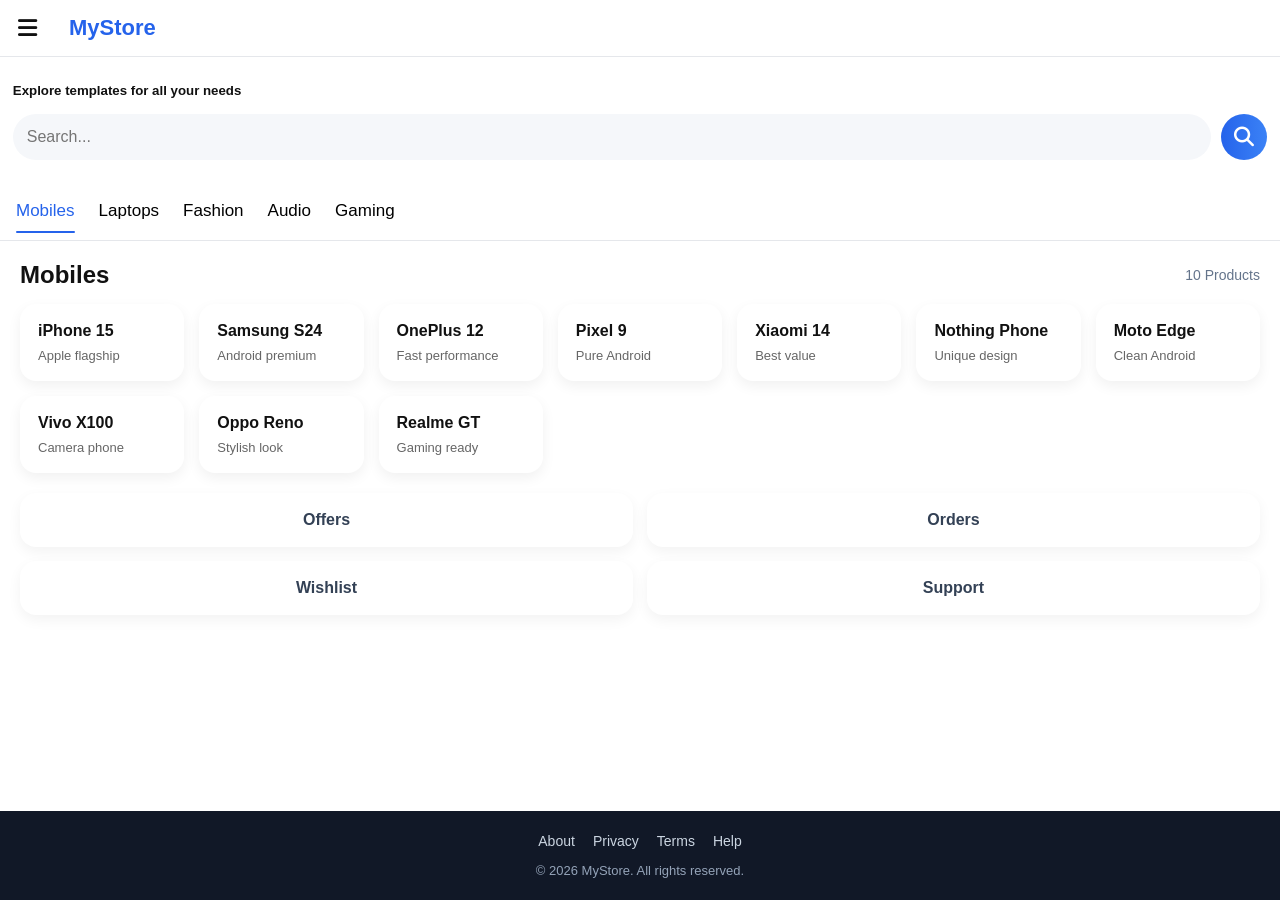
==== index.html @ 83b62d42 "Update index.html" ====
<!-- index.html -->
<!DOCTYPE html>
<html lang="en">
<head>
<meta charset="UTF-8">
<meta name="viewport" content="width=device-width, initial-scale=1.0">
<title>Modern Store Landing Page</title>

<link rel="stylesheet" href="https://cdnjs.cloudflare.com/ajax/libs/font-awesome/6.5.0/css/all.min.css">
<link rel="stylesheet" href="style.css">
</head>

<body>

<header>
<div class="left">
<i class="fas fa-bars icon"></i>
<div class="logo">MyStore</div>
</div>

<!-- <i class="fas fa-search icon"></i> -->
</header>

<!--<div class="notice-bar">
<div class="notice-track">
⚡ Flat 50% OFF  • Free Shipping •  Buy 1 Get 1 Free •
</div>
</div>-->

<section class="hero">
<h5>Explore templates for all your needs</h5>
<!--p>Templates for all your needs!</p-->

<div class="search-box">
<div class="search-wrap">
<input type="text" placeholder="Search..." id="searchInput">
<button class="close-search" id="clearBtn">
<i class="fas fa-search" style="font-size: 1.5em;"></i>
</button>
</div>
</div>
</section>

<section class="categories">
<div class="scroll">
<div class="cat active" data-category="mobiles">Mobiles</div>
<div class="cat" data-category="laptops">Laptops</div>
<div class="cat" data-category="fashion">Fashion</div>
<div class="cat" data-category="audio">Audio</div>
<div class="cat" data-category="gaming">Gaming</div>
</div>
</section>

<section class="content" id="contentSection">
<div class="section-head">
<h2 class="section-title" id="sectionTitle">Mobiles</h2>
<div class="count" id="countText">10 Products</div>
</div>

<div class="grid" id="products"></div>
</section>

<section class="quick-links">
<div class="links-wrap">
<a href="#">Offers</a>
<a href="#">Orders</a>
<a href="#">Wishlist</a>
<a href="#">Support</a>
</div>
</section>

<footer>
<div class="footer-links">
<a href="#">About</a>
<a href="#">Privacy</a>
<a href="#">Terms</a>
<a href="#">Help</a>
</div>

<div class="copy">© 2026 MyStore. All rights reserved.</div>
</footer>

<script src="script.js"></script>
</body>
</html>
---- style.css ----
/* style.css */
*{
margin:0;
padding:0;
box-sizing:border-box;
font-family:Arial,sans-serif;
}

html{
scroll-behavior:smooth;
}

body{
background: #fff;
color:#111;
min-height:100vh;
display:flex;
flex-direction:column;
}

/* HEADER */
header{
position:sticky;
top:0;
z-index:1000;
background:#fff;
padding:15px 18px;
display:flex;
justify-content:space-between;
align-items:center;
border-bottom:1px solid #e5e7eb;
/*box-shadow:0 3px 10px rgba(0,0,0,.06);*/
}

.left{
display:flex;
align-items:center;
gap:2em;
}

.logo{
font-size:22px;
font-weight:700;
color:#2563eb;
}

.icon{
font-size:22px;
cursor:pointer;
}

/* OFFER BAR */
/*.notice-bar{
position:sticky;
top:56px;
z-index:999;
background:linear-gradient(90deg,#2563eb,#3b82f6);
color:#fff;
padding:10px 14px;
font-size:14px;
font-weight:600;
white-space:nowrap;
overflow:hidden;
}*/

/*.notice-track{
display:inline-block;
font-weight: bold;
}*/

/*@keyframes slide{
0%{transform:translateX(0);}
100%{transform:translateX(-100%);}
}*/

/* HERO */
.hero{
padding:1.6em 0.8em 0.6em;
/*border-bottom: 1px solid#e5e7eb;*/
/* background: linear-gradient(90deg,#2563eb,#3b82f6); */
}

.hero h1{
font-size:28px;
margin-bottom: 16px;
color: #000;
font-weight: bold;
}

.hero p{
font-size:16px;
color:#000;
margin-bottom:16px;
}

/* SEARCH */
.search-box{
background:#f5f7fa;
}

.search-wrap{
display:flex;
padding: 1em 0;
gap:10px;
background: #fff;
}

.search-wrap input{
flex:1;
padding:14px;
border:none;
outline:none;
border-radius:2em;
background:#f5f7fa;
font-size:16px;
/* box-shadow:0 4px 12px rgba(0,0,0,.06); */
}

.close-search{
width:46px;
height:46px;
border:none;
border-radius:2em;
background:linear-gradient(90deg,#2563eb,#3b82f6);
color: #fff;
cursor:pointer;
/* box-shadow:0 4px 12px rgba(0,0,0,.06); */
}

/* CATEGORY BAR */
.categories{
position:sticky;
top:55px;
z-index:998;
background:#fff;
padding: 1em 1em 0.4em;
border-bottom:1px solid #e5e7eb;
}

.scroll{
display:flex;
gap:24px;
overflow-x:auto;
scrollbar-width:none;
}

.scroll::-webkit-scrollbar{
display:none;
}

.cat{
min-width:max-content;
padding-bottom:12px;
font-size:17px;
/* font-weight:600; */
color:#000;
cursor:pointer;
position:relative;
white-space:nowrap;
}

.cat::after{
content:"";
position:absolute;
left:0;
bottom:0;
width:0;
height:2px;
background:#2563eb;
border-radius:30px;
transition:.35s;
}

.cat.active{
color:#2563eb;
}

.cat.active::after{
width:100%;
}

/* CONTENT */
.content{
padding:20px;
}

.section-head{
display:flex;
justify-content:space-between;
align-items:center;
margin-bottom:15px;
gap:10px;
flex-wrap:wrap;
}

.section-title{
font-size:24px;
font-weight:700;
}

.count{
font-size:14px;
color:#64748b;
}

.grid{
display:grid;
grid-template-columns:repeat(auto-fit,minmax(160px,1fr));
gap:15px;
}

.card{
background:#fff;
padding:18px;
border-radius:16px;
box-shadow:0 5px 14px rgba(0,0,0,.06);
transition:.25s;
}

.card:hover{
transform:translateY(-4px);
}

.card h3{
font-size:16px;
margin-bottom:8px;
}

.card p{
font-size:13px;
color:#666;
}

/* QUICK LINKS */
.quick-links{
padding:0 20px 25px;
}

.links-wrap{
display:grid;
grid-template-columns:1fr 1fr;
gap:14px;
}

.links-wrap a{
text-decoration:none;
background:#fff;
padding:18px;
border-radius:16px;
text-align:center;
font-weight:600;
color:#334155;
box-shadow:0 5px 14px rgba(0,0,0,.05);
}

/* FOOTER */
footer{
margin-top:auto;
background:#111827;
color:#fff;
padding:22px 18px;
}

.footer-links{
display:flex;
justify-content:center;
flex-wrap:wrap;
gap:18px;
margin-bottom:14px;
}

.footer-links a{
color:#cbd5e1;
text-decoration:none;
font-size:14px;
}

.copy{
text-align:center;
font-size:13px;
color:#94a3b8;
}
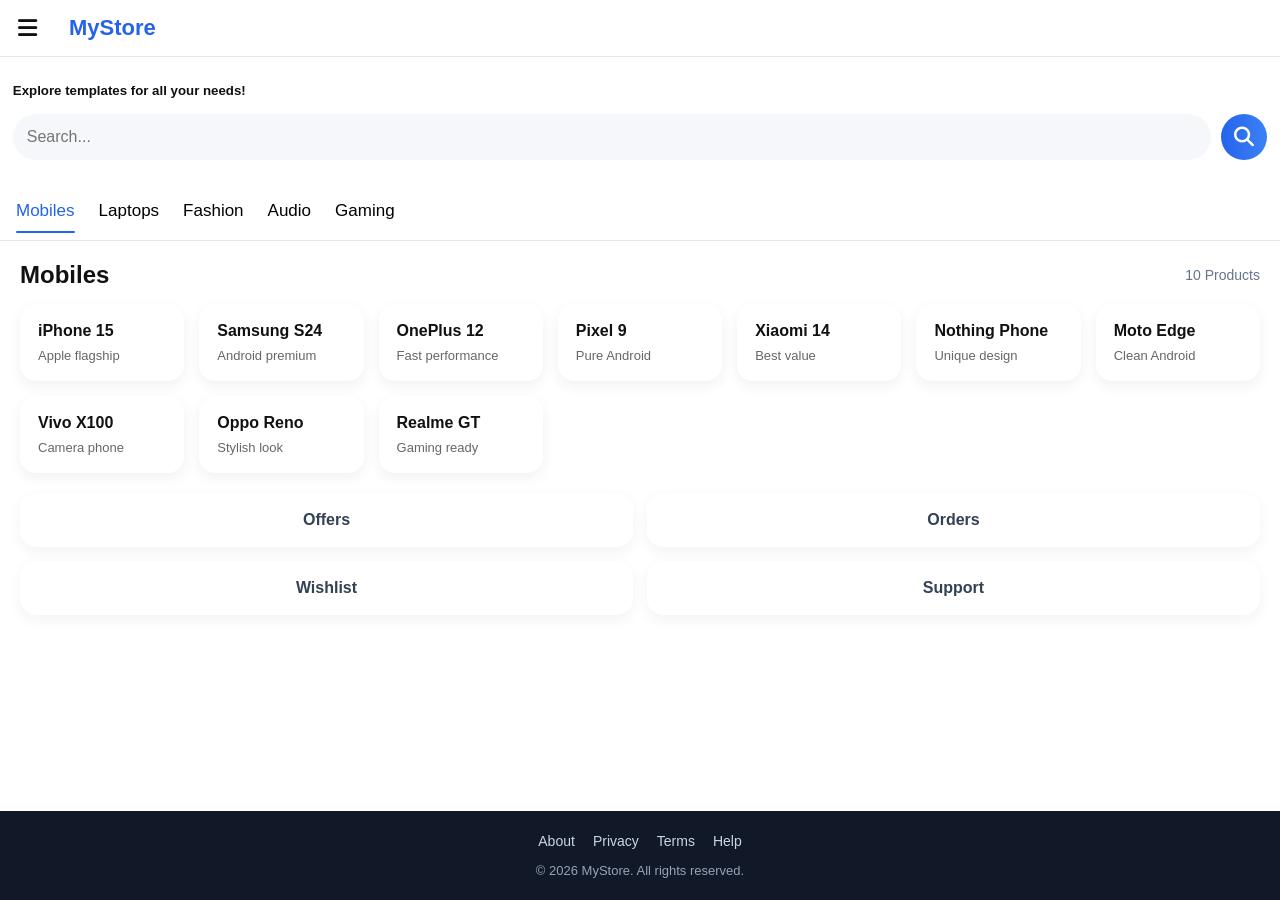
==== commit df8f3d67: "Update index.html" ====
--- a/index.html
+++ b/index.html
@@ -28,7 +28,7 @@
 </div>-->
 
 <section class="hero">
-<h5>Explore templates for all your needs</h5>
+<h5>Explore templates for all your needs!</h5>
 <!--p>Templates for all your needs!</p-->
 
 <div class="search-box">
--- a/style.css
+++ b/style.css
@@ -88,7 +88,7 @@
 }
 
 .hero p{
-font-size:16px;
+font-size:22px;
 color:#000;
 margin-bottom:16px;
 }
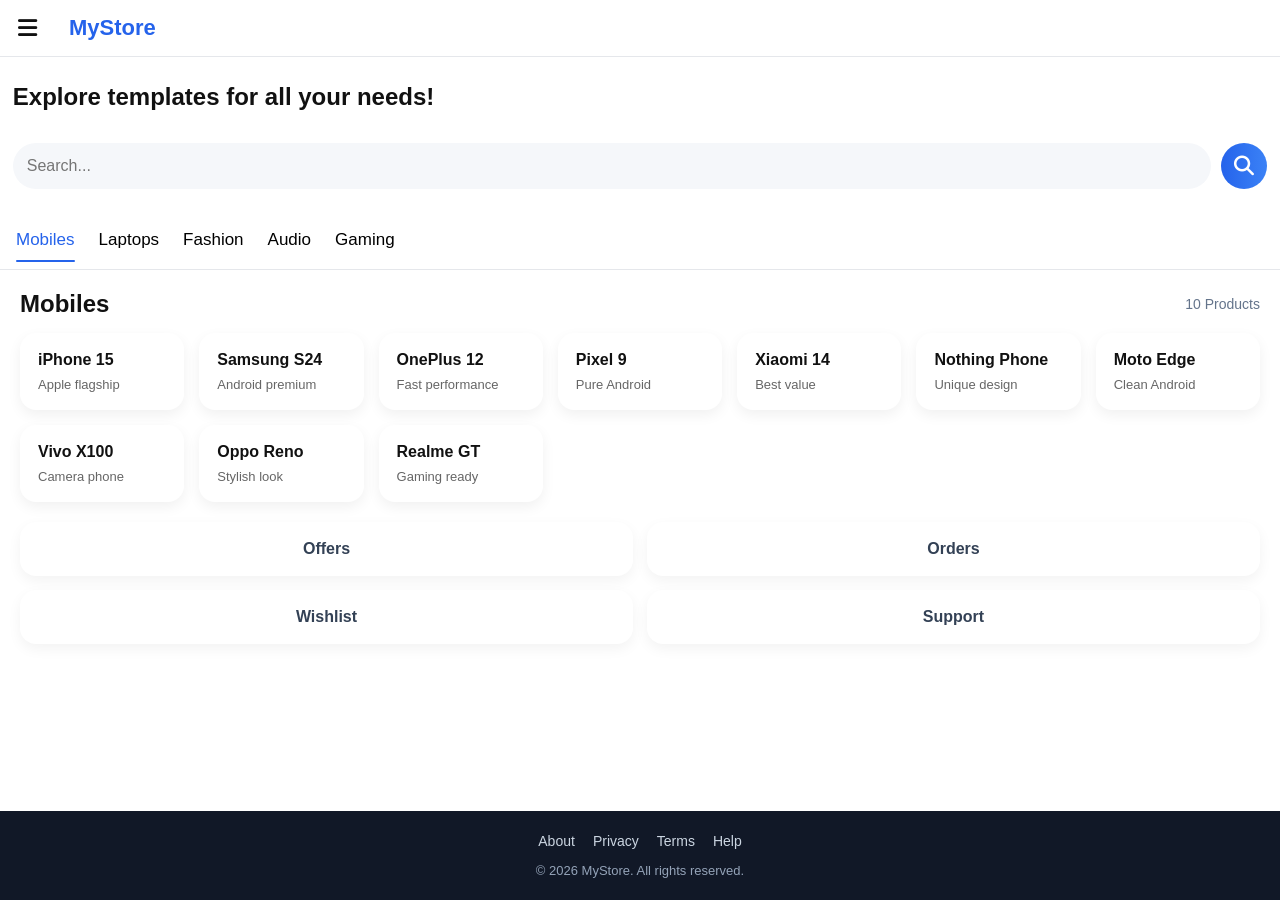
==== commit 34179bb8: "Update index.html" ====
--- a/index.html
+++ b/index.html
@@ -28,8 +28,8 @@
 </div>-->
 
 <section class="hero">
-<h5>Explore templates for all your needs!</h5>
-<!--p>Templates for all your needs!</p-->
+<h2>Explore templates for all your needs!</h2>
+<p></p>
 
 <div class="search-box">
 <div class="search-wrap">
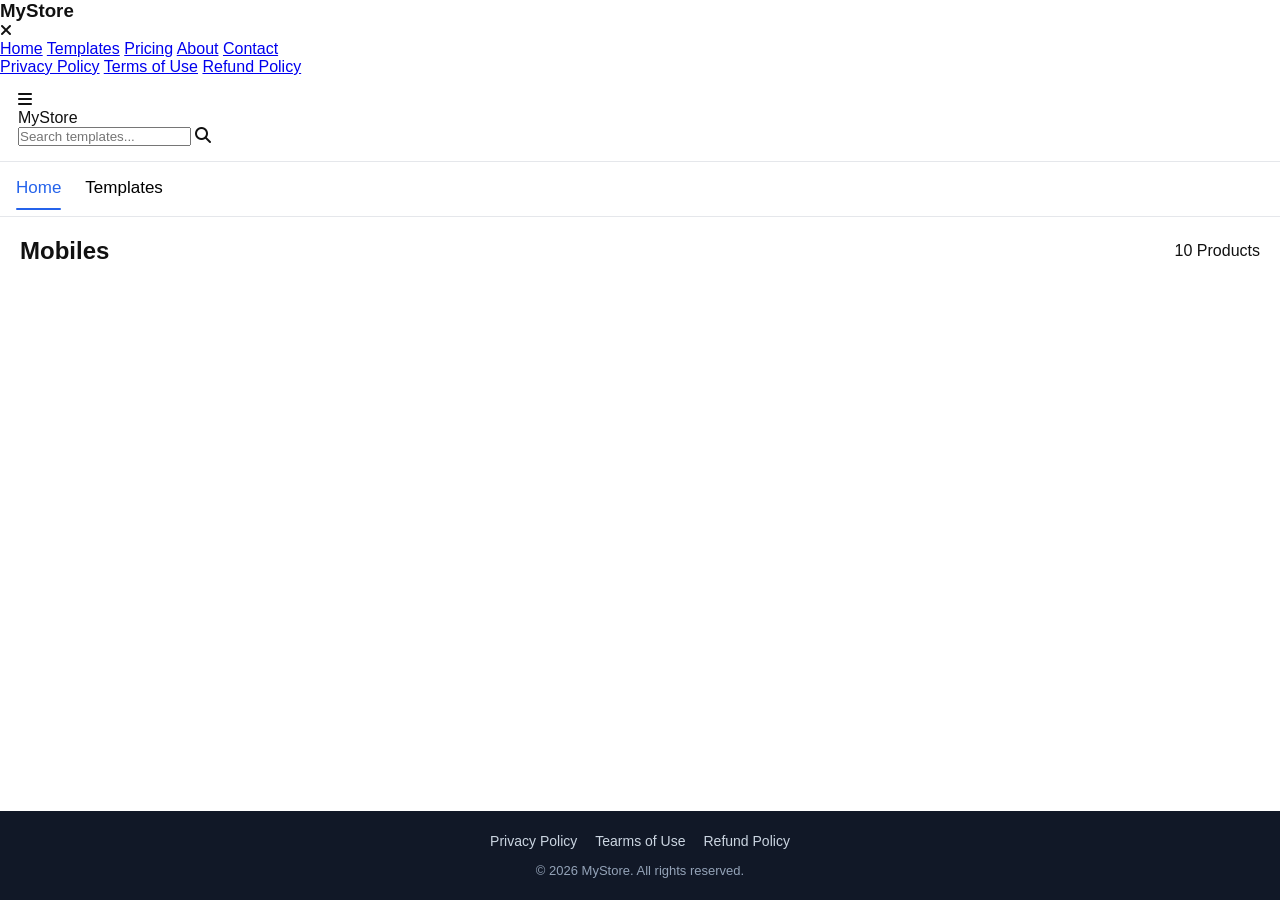
==== commit ac2222e8: "Update index.html" ====
--- a/index.html
+++ b/index.html
@@ -1,4 +1,3 @@
-<!-- index.html -->
 <!DOCTYPE html>
 <html lang="en">
 <head>
@@ -12,74 +11,81 @@
 
 <body>
 
-<header>
-<div class="left">
-<i class="fas fa-bars icon"></i>
-<div class="logo">MyStore</div>
+<!-- SIDE MENU -->
+<div class="menu" id="menu">
+  <div class="menu-header">
+    <h3>MyStore</h3>
+    <i class="fas fa-times" id="closeMenu"></i>
+  </div>
+
+  <a href="#">Home</a>
+  <a href="#">Templates</a>
+  <a href="#">Pricing</a>
+  <a href="#">About</a>
+  <a href="#">Contact</a>
+
+  <div class="menu-bottom">
+  <a href="privacy.html">Privacy Policy</a>
+  <a href="terms.html">Terms of Use</a>
+  <a href="refund.html">Refund Policy</a>
+</div>
 </div>
 
-<!-- <i class="fas fa-search icon"></i> -->
+<!-- OVERLAY -->
+<div class="overlay" id="overlay"></div>
+
+<div class="top-bar">
+
+<header id="header">
+  <div class="search-bar" id="searchBar">
+
+    <!-- MENU -->
+    <i class="fas fa-bars" id="menuBtn"></i>
+
+    <!-- LOGO -->
+    <div class="logo-inside">MyStore</div>
+
+    <!-- INPUT -->
+    <input type="text" placeholder="Search templates..." id="searchInput">
+
+    <!-- SEARCH -->
+    <i class="fas fa-search" id="searchIcon"></i>
+
+  </div>
 </header>
 
-<!--<div class="notice-bar">
-<div class="notice-track">
-⚡ Flat 50% OFF  • Free Shipping •  Buy 1 Get 1 Free •
-</div>
-</div>-->
-
-<section class="hero">
-<h2>Explore templates for all your needs!</h2>
-<p></p>
-
-<div class="search-box">
-<div class="search-wrap">
-<input type="text" placeholder="Search..." id="searchInput">
-<button class="close-search" id="clearBtn">
-<i class="fas fa-search" style="font-size: 1.5em;"></i>
-</button>
-</div>
-</div>
+<section class="categories">
+  <div class="scroll">
+    <div class="cat active" data-category="mobiles">Home</div>
+    <div class="cat" data-category="laptops">Templates</div>
+  </div>
 </section>
 
-<section class="categories">
-<div class="scroll">
-<div class="cat active" data-category="mobiles">Mobiles</div>
-<div class="cat" data-category="laptops">Laptops</div>
-<div class="cat" data-category="fashion">Fashion</div>
-<div class="cat" data-category="audio">Audio</div>
-<div class="cat" data-category="gaming">Gaming</div>
 </div>
-</section>
 
-<section class="content" id="contentSection">
+<section class="content">
 <div class="section-head">
-<h2 class="section-title" id="sectionTitle">Mobiles</h2>
-<div class="count" id="countText">10 Products</div>
+<h2 id="sectionTitle">Mobiles</h2>
+<div id="countText">10 Products</div>
 </div>
 
 <div class="grid" id="products"></div>
 </section>
 
-<section class="quick-links">
-<div class="links-wrap">
-<a href="#">Offers</a>
-<a href="#">Orders</a>
-<a href="#">Wishlist</a>
-<a href="#">Support</a>
-</div>
-</section>
+<footer>
 
-<footer>
+<!-- LINKS SECTION -->
 <div class="footer-links">
-<a href="#">About</a>
-<a href="#">Privacy</a>
-<a href="#">Terms</a>
-<a href="#">Help</a>
+  <a href="privacy.html">Privacy Policy</a>
+  <a href="terms.html">Tearms of Use</a>
+  <a href="refund.html">Refund Policy</a>
+
 </div>
 
+<!-- COPYRIGHT -->
 <div class="copy">© 2026 MyStore. All rights reserved.</div>
+
 </footer>
-
 <script src="script.js"></script>
 </body>
 </html>
--- a/style.css
+++ b/style.css
@@ -80,7 +80,7 @@
 /* background: linear-gradient(90deg,#2563eb,#3b82f6); */
 }
 
-.hero h1{
+.hero h2{
 font-size:28px;
 margin-bottom: 16px;
 color: #000;
@@ -88,7 +88,7 @@
 }
 
 .hero p{
-font-size:22px;
+font-size:18px;
 color:#000;
 margin-bottom:16px;
 }
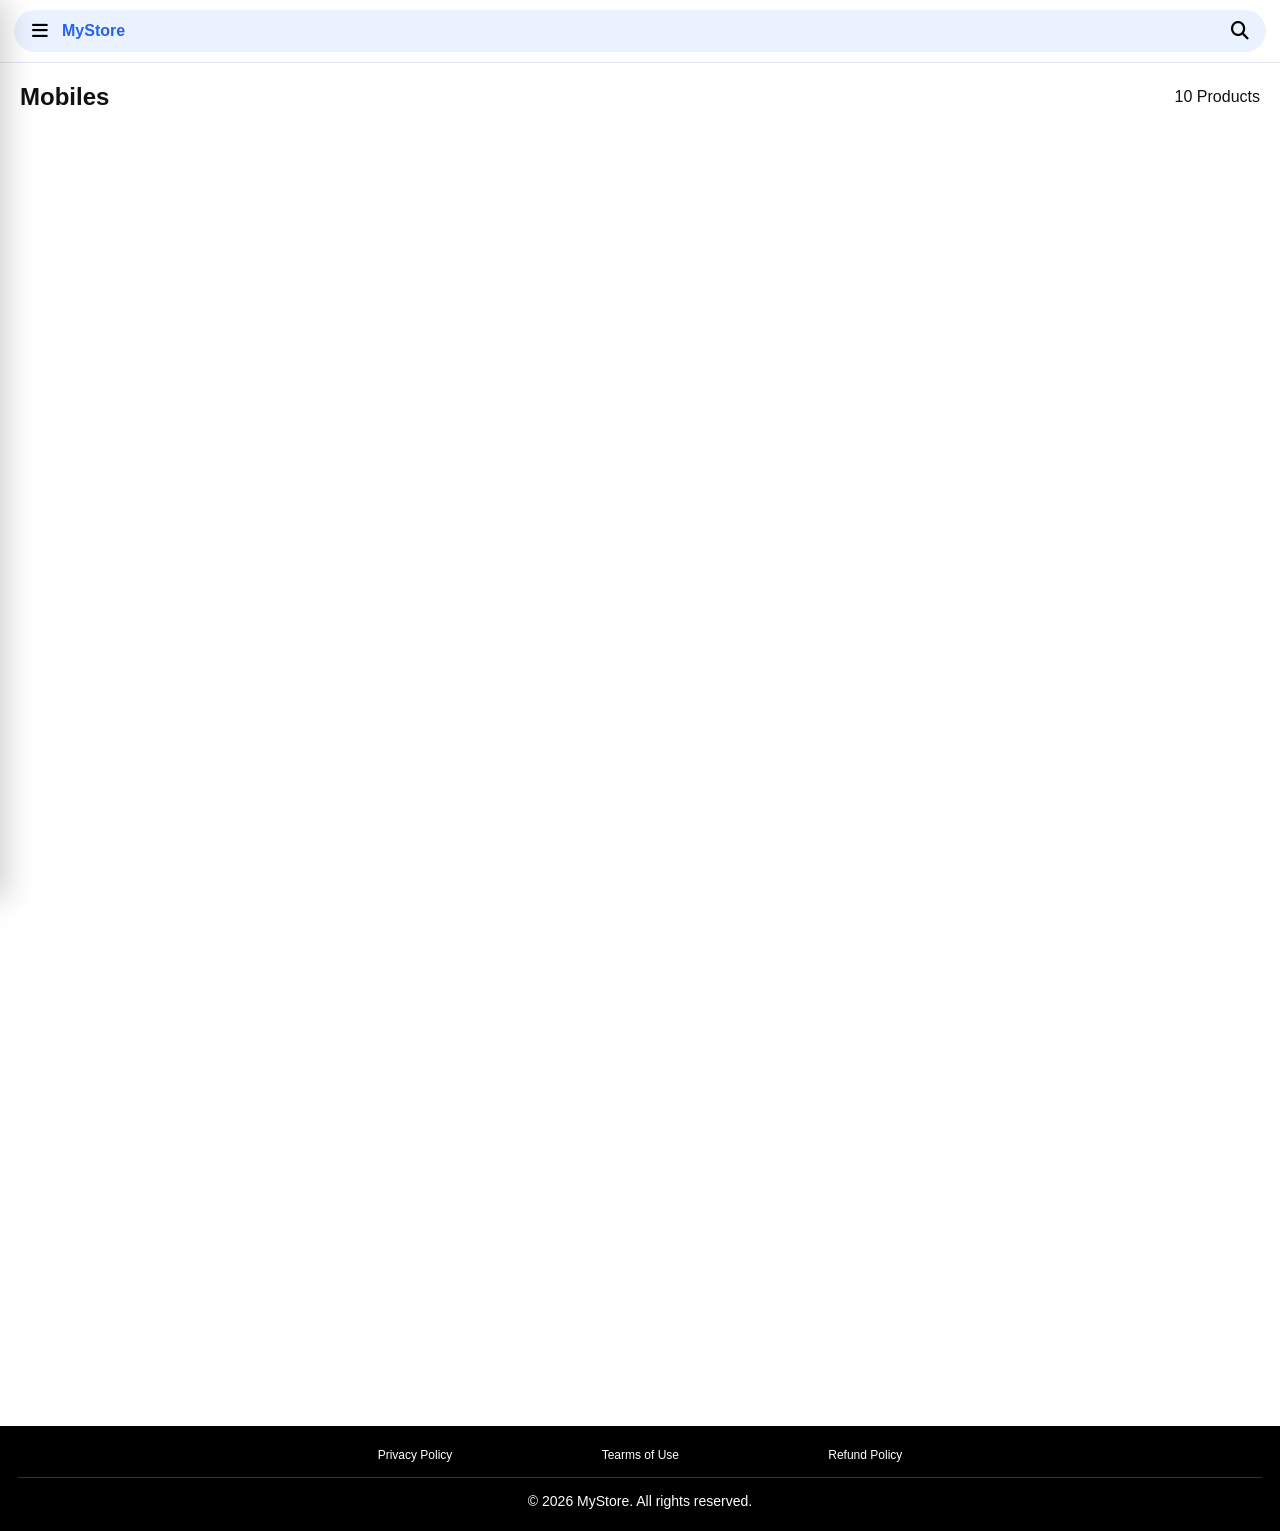
==== commit b45e9a1e: "Update index.html" ====
--- a/index.html
+++ b/index.html
@@ -54,12 +54,12 @@
   </div>
 </header>
 
-<section class="categories">
+<!--section class="categories">
   <div class="scroll">
     <div class="cat active" data-category="mobiles">Home</div>
     <div class="cat" data-category="laptops">Templates</div>
   </div>
-</section>
+</section-->
 
 </div>
 
--- a/style.css
+++ b/style.css
@@ -1,4 +1,3 @@
-/* style.css */
 *{
 margin:0;
 padding:0;
@@ -6,157 +5,256 @@
 font-family:Arial,sans-serif;
 }
 
+a, button, div, span, input, textarea {
+  -webkit-tap-highlight-color: transparent;
+}
+
+@media (max-width: 480px){
+  .search-bar{
+    padding: 10px 12px;
+    gap: 8px;
+  }
+
+  .logo-inside{
+    font-size: 14px;
+  }
+
+  .search-bar i{
+    font-size: 16px;
+  }
+}
+
 html{
 scroll-behavior:smooth;
 }
 
 body{
-background: #fff;
+background:#fff;
 color:#111;
-min-height:100vh;
+min-height:100%;
 display:flex;
 flex-direction:column;
 }
 
-/* HEADER */
-header{
+/* MENU */
+.menu{
+  position: fixed;
+  top: 0;
+  left: -280px;
+  width: 280px;
+  height: 100%;
+  background: rgba(255,255,255,0.75);
+  backdrop-filter: blur(15px);
+  -webkit-backdrop-filter: blur(15px);
+  box-shadow: 5px 0 30px rgba(0,0,0,0.2);
+  transition: 0.4s cubic-bezier(.25,.8,.25,1);
+  z-index: 2000;
+  padding: 1.4em 1.4em 0;
+  border-right: 1px solid rgba(255,255,255,0.3);
+}
+
+/* PUSH BOTTOM LINKS DOWN */
+.menu{
+  display: flex;
+  flex-direction: column;
+}
+
+/* BOTTOM SECTION */
+.menu-bottom{
+  margin-top: auto; /* 🔥 pushes to bottom */
+  padding-top: 1em;
+  border-top: 1px solid #ccc;
+}
+
+/* STYLE BOTTOM LINKS */
+.menu-bottom a{
+  display: block;
+  font-size: 13px;
+  padding: 4px 0;
+  color: #555;
+  text-decoration: none;
+}
+
+/* HOVER */
+.menu-bottom a:hover{
+  color: #2563eb;
+}
+
+.menu.active{
+  left: 0;
+}
+
+.menu-header{
+  display: flex;
+  justify-content: space-between;
+  align-items: center;
+  margin-bottom: 10px;
+  padding: 0 0 1.4em;
+  border-bottom: 1px solid #ccc;
+}
+
+.menu-header h3{
+  font-size: 20px;
+  font-weight: 600;
+}
+
+.menu-header i{
+  font-size: 18px;
+  cursor: pointer;
+}
+
+.menu-header i:hover{
+  transform: rotate(90deg);
+  color: #4f46e5;
+}
+
+.menu a{
+  display: flex;
+  align-items: center;
+  gap: 12px;
+  padding: 14px 12px;
+  margin-bottom: 8px;
+  border-radius: 2em;
+  text-decoration: none;
+  color: #000;
+  font-weight: 500;
+
+  /* animation kept */
+  opacity: 0;
+  transform: translateX(-20px);
+}
+
+.menu.active a{
+  opacity: 1;
+  transform: translateX(0);
+}
+
+.menu a i{
+  width: 20px;
+  text-align: center;
+}
+
+.menu a:hover{
+  background: #b4ceff;
+  color: #000;
+}
+
+/* OVERLAY */
+.overlay{
+  position: fixed;
+  top: 0;
+  left: 0;
+  width: 100%;
+  height: 100%;
+  backdrop-filter: blur(8px);
+  -webkit-backdrop-filter: blur(8px);
+  background: rgba(0,0,0,0.25);
+  opacity: 0;
+  visibility: hidden;
+  pointer-events: none;
+  z-index: 1500;
+}
+
+.overlay.active{
+  opacity: 1;
+  visibility: visible;
+  pointer-events: auto;
+}
+
+.top-bar{
 position:sticky;
 top:0;
 z-index:1000;
 background:#fff;
-padding:15px 18px;
-display:flex;
-justify-content:space-between;
-align-items:center;
-border-bottom:1px solid #e5e7eb;
-/*box-shadow:0 3px 10px rgba(0,0,0,.06);*/
-}
-
-.left{
-display:flex;
-align-items:center;
-gap:2em;
-}
-
-.logo{
-font-size:22px;
-font-weight:700;
-color:#2563eb;
-}
-
-.icon{
-font-size:22px;
-cursor:pointer;
-}
-
-/* OFFER BAR */
-/*.notice-bar{
-position:sticky;
-top:56px;
-z-index:999;
-background:linear-gradient(90deg,#2563eb,#3b82f6);
-color:#fff;
-padding:10px 14px;
-font-size:14px;
-font-weight:600;
-white-space:nowrap;
-overflow:hidden;
-}*/
-
-/*.notice-track{
-display:inline-block;
-font-weight: bold;
-}*/
-
-/*@keyframes slide{
-0%{transform:translateX(0);}
-100%{transform:translateX(-100%);}
-}*/
-
-/* HERO */
-.hero{
-padding:1.6em 0.8em 0.6em;
-/*border-bottom: 1px solid#e5e7eb;*/
-/* background: linear-gradient(90deg,#2563eb,#3b82f6); */
-}
-
-.hero h2{
-font-size:28px;
-margin-bottom: 16px;
-color: #000;
-font-weight: bold;
-}
-
-.hero p{
-font-size:18px;
-color:#000;
-margin-bottom:16px;
-}
-
-/* SEARCH */
-.search-box{
-background:#f5f7fa;
-}
-
-.search-wrap{
-display:flex;
-padding: 1em 0;
-gap:10px;
-background: #fff;
-}
-
-.search-wrap input{
-flex:1;
-padding:14px;
-border:none;
-outline:none;
-border-radius:2em;
-background:#f5f7fa;
-font-size:16px;
-/* box-shadow:0 4px 12px rgba(0,0,0,.06); */
-}
-
-.close-search{
-width:46px;
-height:46px;
-border:none;
-border-radius:2em;
-background:linear-gradient(90deg,#2563eb,#3b82f6);
-color: #fff;
-cursor:pointer;
-/* box-shadow:0 4px 12px rgba(0,0,0,.06); */
-}
-
-/* CATEGORY BAR */
-.categories{
-position:sticky;
-top:55px;
-z-index:998;
-background:#fff;
-padding: 1em 1em 0.4em;
-border-bottom:1px solid #e5e7eb;
-}
-
+}
+
+/* HEADER */
+header{
+  position: sticky;
+  top: 0;
+  z-index: 1000;
+  background: #fff;
+  padding: 10px 14px;
+  border-bottom: 1px solid #e5e7eb;
+}
+
+/* SEARCH (cleaned: removed shine + animation) */
+.search-bar{
+  display: flex;
+  align-items: center;
+  gap: 12px;
+  padding: 12px 16px;
+  border-radius: 40px;
+  background: #ebf2ff;
+  cursor: text;
+}
+
+.search-bar i{
+  font-size: 18px;
+  color: #000;
+  flex-shrink: 0;
+  min-width: 20px;
+  text-align: center;
+}
+
+.search-bar input{
+  border: none;
+  outline: none;
+  background: transparent;
+  flex: 1;
+  min-width: 0;
+  font-size: 15px;
+  color: #111;
+}
+
+/* placeholder control (kept) */
+.search-bar input::placeholder{
+  opacity: 0;
+}
+
+.search-bar.active input::placeholder{
+  opacity: 1;
+}
+
+.search-bar.active{
+  background: #ebf2ff;
+}
+
+/* LOGO */
+.logo-inside{
+  font-size: 16px;
+  font-weight: 600;
+  color: #2563eb;
+}
+
+.search-bar.active .logo-inside{
+  opacity: 0;
+  transform: scale(0.8);
+  width: 0;
+  overflow: hidden;
+}
+
+/* CATEGORY */
 .scroll{
 display:flex;
-gap:24px;
-overflow-x:auto;
-scrollbar-width:none;
-}
-
-.scroll::-webkit-scrollbar{
-display:none;
+gap:20%;
+justify-content:center;
+}
+
+.categories{
+position:relative;
+top:0%;
+z-index:999;
+background:#fff;
+padding:1em 1em 0.6em;
+border-bottom:1px solid #e5e7eb;
 }
 
 .cat{
-min-width:max-content;
 padding-bottom:12px;
 font-size:17px;
-/* font-weight:600; */
-color:#000;
 cursor:pointer;
 position:relative;
-white-space:nowrap;
 }
 
 .cat::after{
@@ -167,7 +265,6 @@
 width:0;
 height:2px;
 background:#2563eb;
-border-radius:30px;
 transition:.35s;
 }
 
@@ -189,18 +286,7 @@
 justify-content:space-between;
 align-items:center;
 margin-bottom:15px;
-gap:10px;
 flex-wrap:wrap;
-}
-
-.section-title{
-font-size:24px;
-font-weight:700;
-}
-
-.count{
-font-size:14px;
-color:#64748b;
 }
 
 .grid{
@@ -214,69 +300,34 @@
 padding:18px;
 border-radius:16px;
 box-shadow:0 5px 14px rgba(0,0,0,.06);
-transition:.25s;
-}
-
-.card:hover{
-transform:translateY(-4px);
-}
-
-.card h3{
-font-size:16px;
-margin-bottom:8px;
-}
-
-.card p{
-font-size:13px;
-color:#666;
-}
-
-/* QUICK LINKS */
-.quick-links{
-padding:0 20px 25px;
-}
-
-.links-wrap{
-display:grid;
-grid-template-columns:1fr 1fr;
-gap:14px;
-}
-
-.links-wrap a{
-text-decoration:none;
-background:#fff;
-padding:18px;
-border-radius:16px;
-text-align:center;
-font-weight:600;
-color:#334155;
-box-shadow:0 5px 14px rgba(0,0,0,.05);
 }
 
 /* FOOTER */
 footer{
-margin-top:auto;
-background:#111827;
+margin-top:100%;
+background:#000;
 color:#fff;
 padding:22px 18px;
 }
 
 .footer-links{
-display:flex;
+display:grid;
+grid-template-columns:repeat(3, auto);
 justify-content:center;
-flex-wrap:wrap;
-gap:18px;
-margin-bottom:14px;
-}
-
-.footer-links a{
-color:#cbd5e1;
-text-decoration:none;
-font-size:14px;
+gap:12%;
+padding-bottom:15px;
+border-bottom:1px solid rgba(255,255,255,0.2);
+margin-bottom:15px;
 }
 
 .copy{
 text-align:center;
-font-size:13px;
-color:#94a3b8;
-}
+font-size:14px;
+}
+
+.footer-links a{
+text-decoration:none;
+color:#fff;
+font-size:12px;
+transition:0.3s;
+}
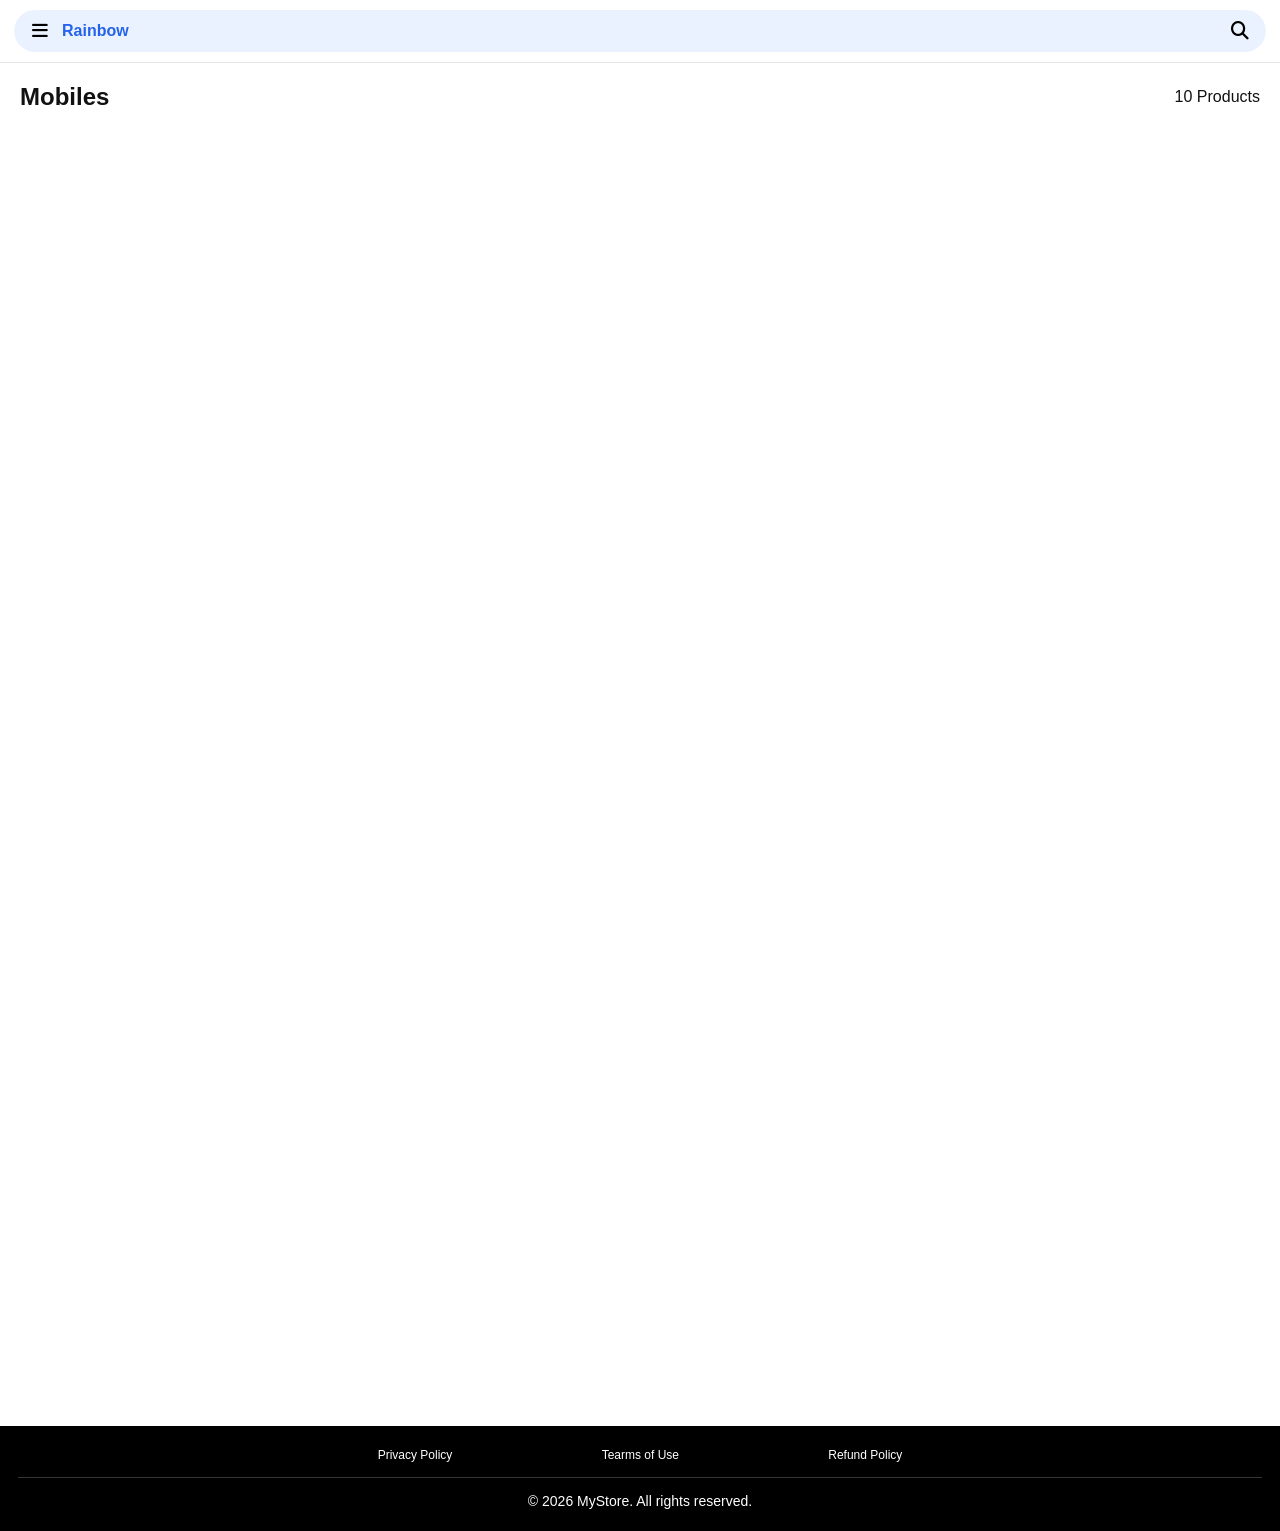
==== commit 68546578: "Update index.html" ====
--- a/index.html
+++ b/index.html
@@ -14,11 +14,11 @@
 <!-- SIDE MENU -->
 <div class="menu" id="menu">
   <div class="menu-header">
-    <h3>MyStore</h3>
+    <h3>Rainbow</h3>
     <i class="fas fa-times" id="closeMenu"></i>
   </div>
 
-  <a href="#">Home</a>
+  <a href="#">Home</a> 
   <a href="#">Templates</a>
   <a href="#">Pricing</a>
   <a href="#">About</a>
@@ -43,7 +43,7 @@
     <i class="fas fa-bars" id="menuBtn"></i>
 
     <!-- LOGO -->
-    <div class="logo-inside">MyStore</div>
+    <div class="logo-inside">Rainbow</div>
 
     <!-- INPUT -->
     <input type="text" placeholder="Search templates..." id="searchInput">
@@ -54,12 +54,12 @@
   </div>
 </header>
 
-<!--section class="categories">
+<!-- <section class="categories">
   <div class="scroll">
     <div class="cat active" data-category="mobiles">Home</div>
     <div class="cat" data-category="laptops">Templates</div>
-  </div>
-</section-->
+  </div> 
+</section> -->
 
 </div>
 
--- a/style.css
+++ b/style.css
@@ -12,7 +12,7 @@
 @media (max-width: 480px){
   .search-bar{
     padding: 10px 12px;
-    gap: 8px;
+    /* gap: 8px; */
   }
 
   .logo-inside{
@@ -43,12 +43,11 @@
   left: -280px;
   width: 280px;
   height: 100%;
-  background: rgba(255,255,255,0.75);
+  background: #fff;
   backdrop-filter: blur(15px);
   -webkit-backdrop-filter: blur(15px);
-  box-shadow: 5px 0 30px rgba(0,0,0,0.2);
   transition: 0.4s cubic-bezier(.25,.8,.25,1);
-  z-index: 2000;
+  z-index: 9999;
   padding: 1.4em 1.4em 0;
   border-right: 1px solid rgba(255,255,255,0.3);
 }
@@ -68,11 +67,11 @@
 
 /* STYLE BOTTOM LINKS */
 .menu-bottom a{
-  display: block;
-  font-size: 13px;
-  padding: 4px 0;
-  color: #555;
-  text-decoration: none;
+  display: block !important;
+  font-size: 14px !important;
+  /* padding: 4px 0 !important; */
+  color: #555 !important;
+  text-decoration: none !important;
 }
 
 /* HOVER */
@@ -94,7 +93,7 @@
 }
 
 .menu-header h3{
-  font-size: 20px;
+  font-size: 22px;
   font-weight: 600;
 }
 
@@ -118,6 +117,7 @@
   text-decoration: none;
   color: #000;
   font-weight: 500;
+  font-size: 18px;
 
   /* animation kept */
   opacity: 0;
@@ -218,6 +218,7 @@
 
 .search-bar.active{
   background: #ebf2ff;
+  gap: 6px;
 }
 
 /* LOGO */
@@ -241,14 +242,14 @@
 justify-content:center;
 }
 
-.categories{
+/* .categories{
 position:relative;
 top:0%;
 z-index:999;
 background:#fff;
 padding:1em 1em 0.6em;
 border-bottom:1px solid #e5e7eb;
-}
+} */
 
 .cat{
 padding-bottom:12px;
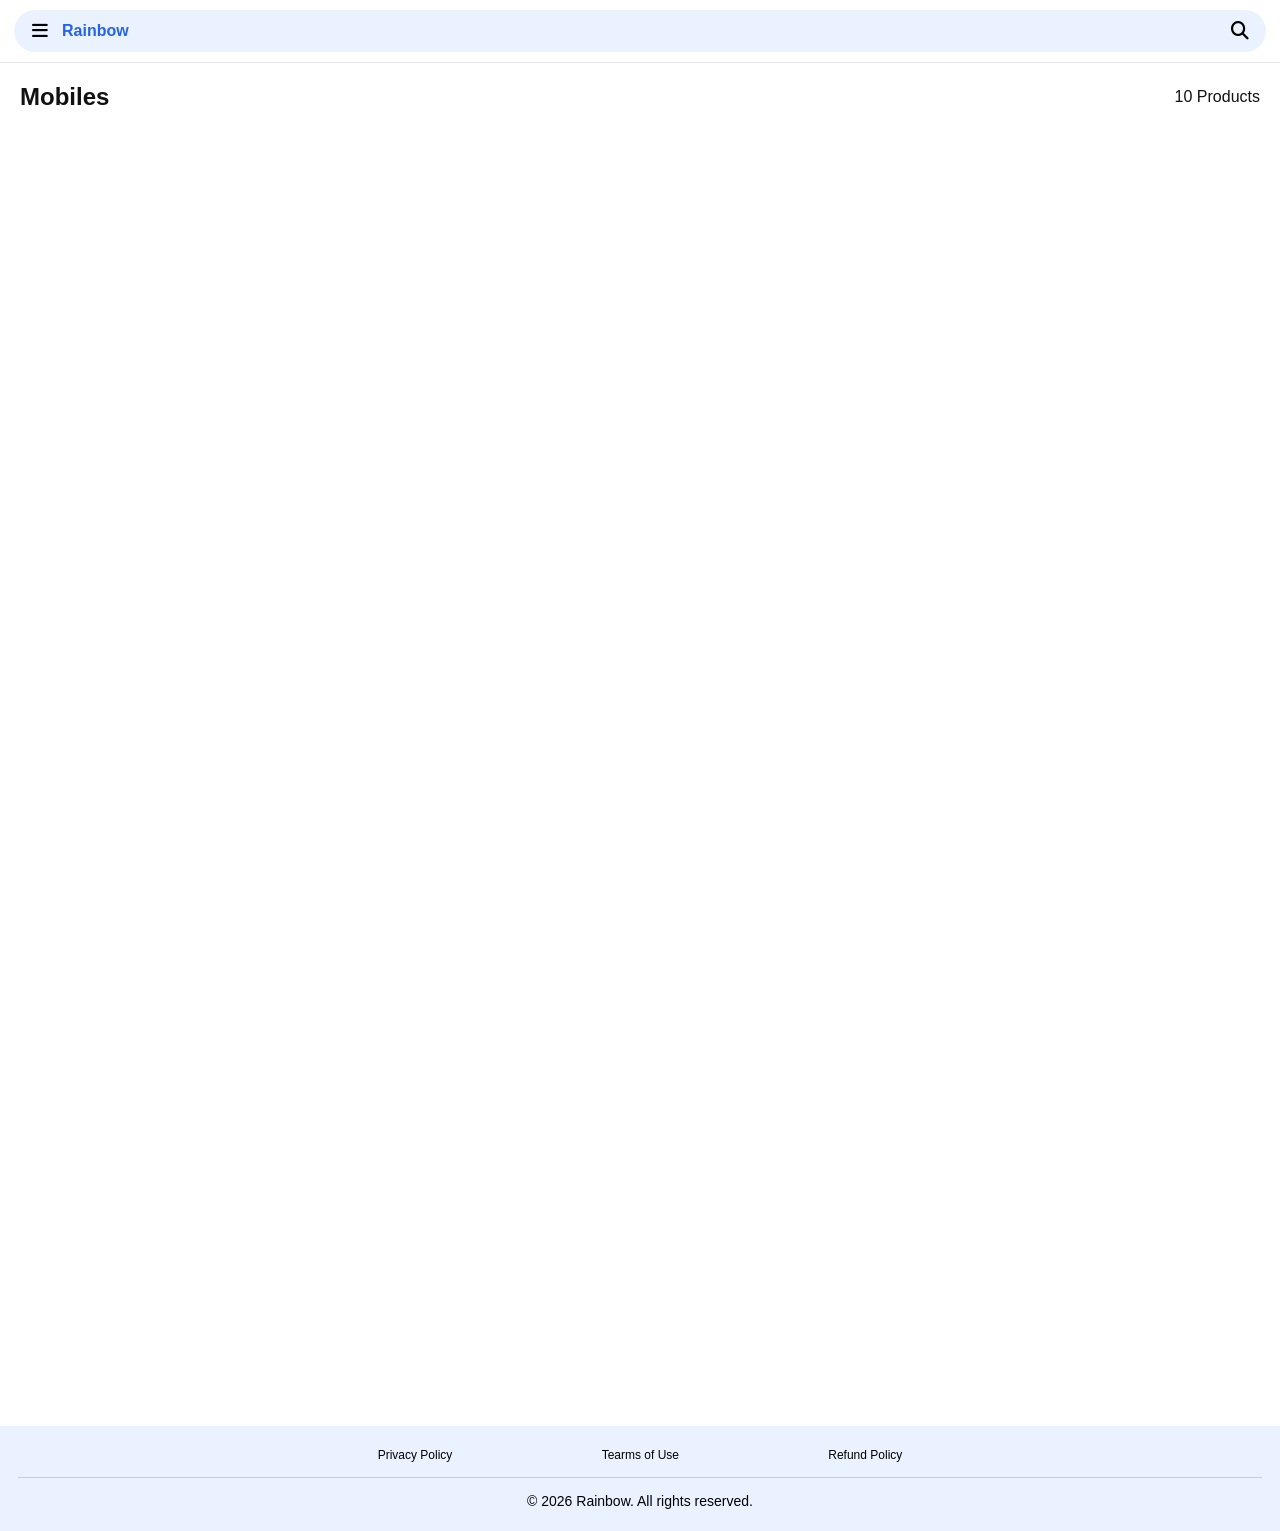
==== commit e1c1e4c9: "Update copyright notice from MyStore to Rainbow" ====
--- a/index.html
+++ b/index.html
@@ -83,7 +83,7 @@
 </div>
 
 <!-- COPYRIGHT -->
-<div class="copy">© 2026 MyStore. All rights reserved.</div>
+<div class="copy">© 2026 Rainbow. All rights reserved.</div>
 
 </footer>
 <script src="script.js"></script>
--- a/style.css
+++ b/style.css
@@ -69,8 +69,7 @@
 .menu-bottom a{
   display: block !important;
   font-size: 14px !important;
-  /* padding: 4px 0 !important; */
-  color: #555 !important;
+  color: #000 !important;
   text-decoration: none !important;
 }
 
@@ -306,8 +305,8 @@
 /* FOOTER */
 footer{
 margin-top:100%;
-background:#000;
-color:#fff;
+background:#ebf2ff;
+color:#000;
 padding:22px 18px;
 }
 
@@ -317,7 +316,7 @@
 justify-content:center;
 gap:12%;
 padding-bottom:15px;
-border-bottom:1px solid rgba(255,255,255,0.2);
+border-bottom:1px solid #ccc;
 margin-bottom:15px;
 }
 
@@ -328,7 +327,7 @@
 
 .footer-links a{
 text-decoration:none;
-color:#fff;
+color:#000;
 font-size:12px;
 transition:0.3s;
 }
